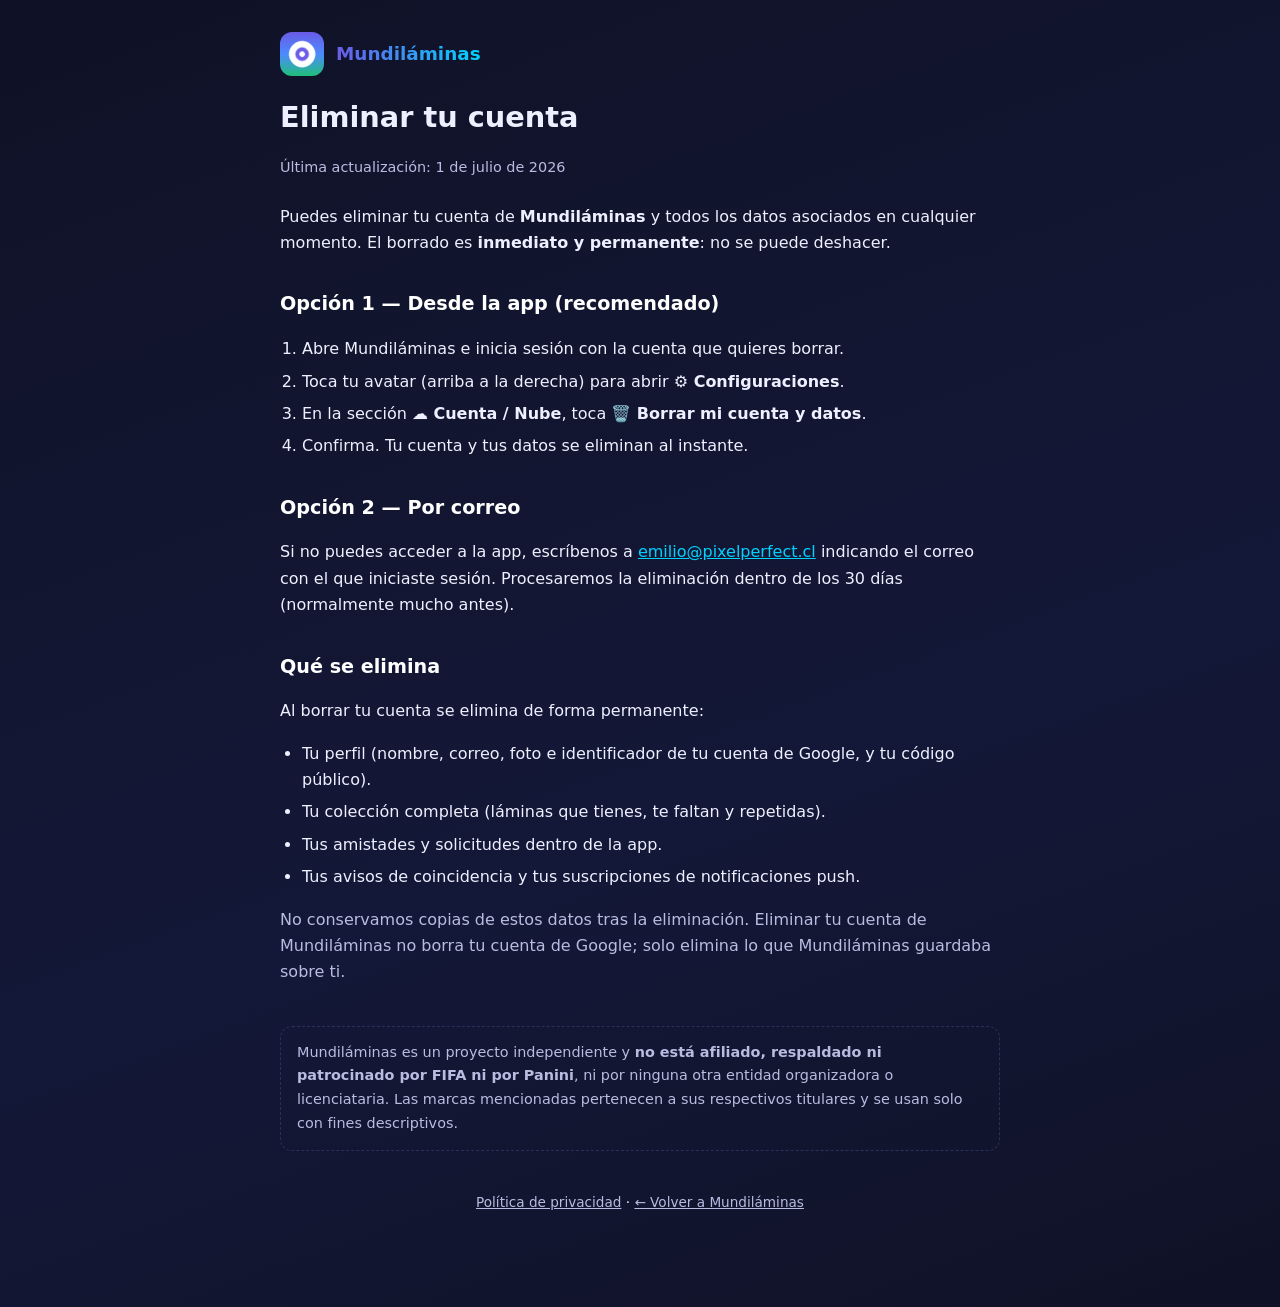
==== eliminar-cuenta.html @ 556db257 "Play Store: saneo IP + disclaimer in-app + borrado de cuenta - data.js / README / api/README: rótulo" ====
<!DOCTYPE html>
<html lang="es">
<head>
  <meta charset="UTF-8" />
  <meta name="viewport" content="width=device-width, initial-scale=1, viewport-fit=cover" />
  <meta name="theme-color" content="#6c5ce7" />
  <title>Eliminar tu cuenta · Mundiláminas</title>
  <meta name="description" content="Cómo eliminar tu cuenta de Mundiláminas y todos tus datos: desde la app o por correo. El borrado es permanente." />
  <link rel="canonical" href="https://mundilaminas.cl/eliminar-cuenta.html" />
  <link rel="icon" href="icon-192.png" />
  <style>
    :root{
      --bg:#0f1226; --bg2:#171a35; --card:#1c2044; --ink:#eef0ff;
      --muted:#b9bce0; --accent:#6c5ce7; --accent2:#00d2ff; --line:#2a2f5c;
    }
    *{box-sizing:border-box}
    body{
      margin:0; background:linear-gradient(160deg,#0f1226,#141838 60%,#0f1226);
      color:var(--ink); font-family:system-ui,-apple-system,"Segoe UI",Roboto,Helvetica,Arial,sans-serif;
      line-height:1.65; -webkit-font-smoothing:antialiased;
    }
    .wrap{max-width:760px; margin:0 auto; padding:32px 20px 80px}
    header.top{display:flex; align-items:center; gap:12px; margin-bottom:8px}
    header.top img{width:44px; height:44px; border-radius:12px}
    .brand{font-weight:800; font-size:1.15rem;
      background:linear-gradient(90deg,var(--accent),var(--accent2));
      -webkit-background-clip:text; background-clip:text; color:transparent}
    h1{font-size:1.8rem; margin:18px 0 4px}
    .updated{color:var(--muted); font-size:.9rem; margin-bottom:24px}
    h2{font-size:1.2rem; margin:32px 0 8px; color:#fff}
    p,li{color:var(--ink)}
    a{color:var(--accent2)}
    ul,ol{padding-left:22px}
    li{margin:6px 0}
    .card{background:var(--card); border:1px solid var(--line); border-radius:14px; padding:16px 18px; margin:16px 0}
    .muted{color:var(--muted)}
    .disclaimer{margin-top:40px; padding:14px 16px; border:1px dashed var(--line);
      border-radius:12px; color:var(--muted); font-size:.9rem}
    footer{margin-top:40px; color:var(--muted); font-size:.85rem; text-align:center}
    footer a{color:var(--muted)}
  </style>
</head>
<body>
  <div class="wrap">
    <header class="top">
      <img src="icon-192.png" alt="Mundiláminas" />
      <span class="brand">Mundiláminas</span>
    </header>

    <h1>Eliminar tu cuenta</h1>
    <p class="updated">Última actualización: 1 de julio de 2026</p>

    <p>
      Puedes eliminar tu cuenta de <strong>Mundiláminas</strong> y todos los datos asociados en
      cualquier momento. El borrado es <strong>inmediato y permanente</strong>: no se puede deshacer.
    </p>

    <h2>Opción 1 — Desde la app (recomendado)</h2>
    <ol>
      <li>Abre Mundiláminas e inicia sesión con la cuenta que quieres borrar.</li>
      <li>Toca tu avatar (arriba a la derecha) para abrir <strong>⚙️ Configuraciones</strong>.</li>
      <li>En la sección <strong>☁️ Cuenta / Nube</strong>, toca <strong>🗑️ Borrar mi cuenta y datos</strong>.</li>
      <li>Confirma. Tu cuenta y tus datos se eliminan al instante.</li>
    </ol>

    <h2>Opción 2 — Por correo</h2>
    <p>
      Si no puedes acceder a la app, escríbenos a
      <a href="mailto:emilio@pixelperfect.cl?subject=Eliminar%20mi%20cuenta%20Mundil%C3%A1minas">emilio@pixelperfect.cl</a>
      indicando el correo con el que iniciaste sesión. Procesaremos la eliminación dentro de los 30 días
      (normalmente mucho antes).
    </p>

    <h2>Qué se elimina</h2>
    <p>Al borrar tu cuenta se elimina de forma permanente:</p>
    <ul>
      <li>Tu perfil (nombre, correo, foto e identificador de tu cuenta de Google, y tu código público).</li>
      <li>Tu colección completa (láminas que tienes, te faltan y repetidas).</li>
      <li>Tus amistades y solicitudes dentro de la app.</li>
      <li>Tus avisos de coincidencia y tus suscripciones de notificaciones push.</li>
    </ul>
    <p class="muted">
      No conservamos copias de estos datos tras la eliminación. Eliminar tu cuenta de Mundiláminas
      no borra tu cuenta de Google; solo elimina lo que Mundiláminas guardaba sobre ti.
    </p>

    <div class="disclaimer">
      Mundiláminas es un proyecto independiente y <strong>no está afiliado, respaldado ni
      patrocinado por FIFA ni por Panini</strong>, ni por ninguna otra entidad organizadora o
      licenciataria. Las marcas mencionadas pertenecen a sus respectivos titulares y se usan solo
      con fines descriptivos.
    </div>

    <footer>
      <p><a href="/privacidad.html">Política de privacidad</a> · <a href="/index.html">← Volver a Mundiláminas</a></p>
    </footer>
  </div>
</body>
</html>
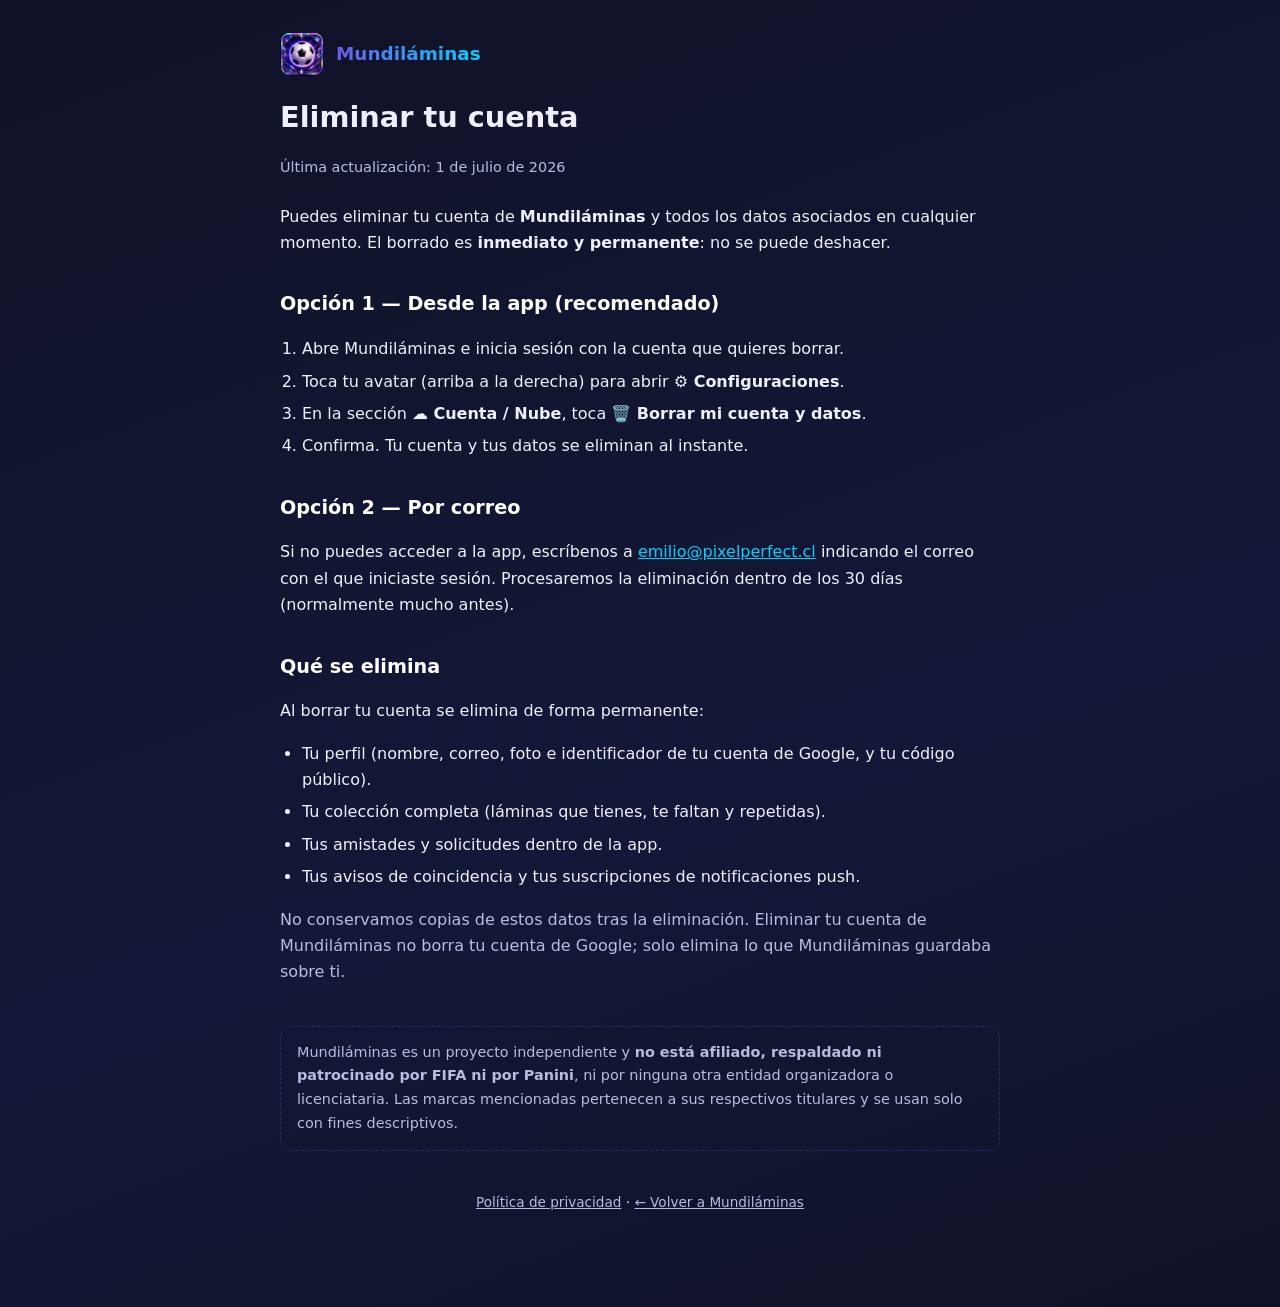
==== commit 54bfe566: "Ícono real de la app (lámina foil con balón) en vez del círculo genérico - icon-512/icon-192/apple-t" ====
--- a/eliminar-cuenta.html
+++ b/eliminar-cuenta.html
@@ -7,7 +7,7 @@
   <title>Eliminar tu cuenta · Mundiláminas</title>
   <meta name="description" content="Cómo eliminar tu cuenta de Mundiláminas y todos tus datos: desde la app o por correo. El borrado es permanente." />
   <link rel="canonical" href="https://mundilaminas.cl/eliminar-cuenta.html" />
-  <link rel="icon" href="icon-192.png" />
+  <link rel="icon" href="icon-192.png?v=20260718a" />
   <style>
     :root{
       --bg:#0f1226; --bg2:#171a35; --card:#1c2044; --ink:#eef0ff;
@@ -43,7 +43,7 @@
 <body>
   <div class="wrap">
     <header class="top">
-      <img src="icon-192.png" alt="Mundiláminas" />
+      <img src="icon-192.png?v=20260718a" alt="Mundiláminas" />
       <span class="brand">Mundiláminas</span>
     </header>
 
